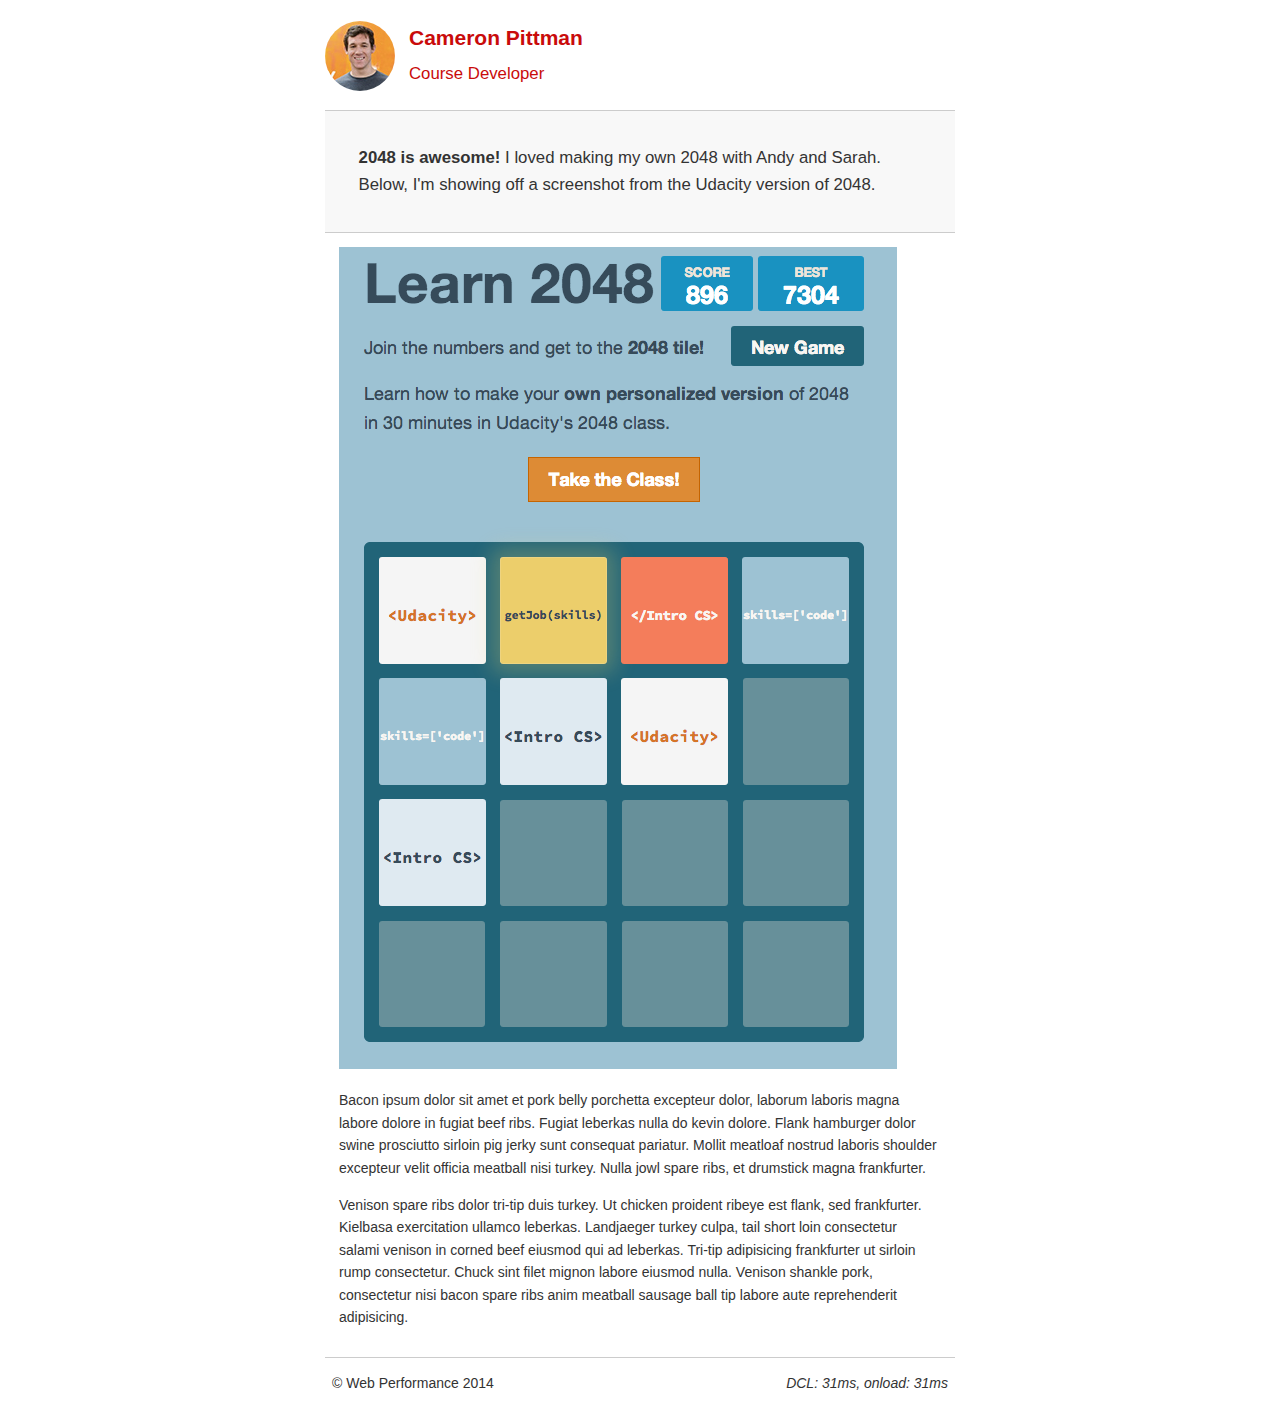
==== project-2048.html @ 0331ee76 "Initial commit" ====
<!DOCTYPE html>
<html lang="en">
  <head>
    <meta charset="utf-8">
    <meta name="viewport" content="width=device-width, initial-scale=1">
    <meta name="description" content=" FILL ME IN ">
    <meta name="author" content=" FILL ME IN ">
    <title>Cameron Pittman: Portfolio</title>

    <!-- Hmm, what is the impact of web fonts on speed? Measure it... -->
    <!-- <link href="//fonts.googleapis.com/css?family=Open+Sans:400,700" rel="stylesheet"> -->

    <link href="css/style.css" rel="stylesheet">
    <link href="css/print.css" rel="stylesheet">

    <script>
      (function(w,g){w['GoogleAnalyticsObject']=g;
      w[g]=w[g]||function(){(w[g].q=w[g].q||[]).push(arguments)};w[g].l=1*new Date();})(window,'ga');

      // Optional TODO: replace with your Google Analytics profile ID.
      ga('create', 'UA-XXXX-Y');
      ga('send', 'pageview');
    </script>
    <script src="//www.google-analytics.com/analytics.js"></script>
    <script src="js/perfmatters.js"></script>
  </head>

  <body>
    <header>
      <a href="/"><img src="img/profilepic.jpg"></a>
      <p>Cameron Pittman<br><span>Course Developer</span></p>
    </header>

    <div class="container">
      <div class="hero">
        <strong>2048 is awesome!</strong> I loved making my own 2048 with Andy and Sarah. Below, I'm showing off a screenshot from the Udacity version of 2048.
      </div>

      <div class="content">

        <img class="img-responsive" src="img/2048.png">

        <p>Bacon ipsum dolor sit amet et pork belly porchetta excepteur dolor, laborum laboris magna labore dolore in fugiat beef ribs. Fugiat leberkas nulla do kevin dolore. Flank hamburger dolor swine prosciutto sirloin pig jerky sunt consequat pariatur. Mollit meatloaf nostrud laboris shoulder excepteur velit officia meatball nisi turkey. Nulla jowl spare ribs, et drumstick magna frankfurter.</p>

        <p>Venison spare ribs dolor tri-tip duis turkey. Ut chicken proident ribeye est flank, sed frankfurter. Kielbasa exercitation ullamco leberkas. Landjaeger turkey culpa, tail short loin consectetur salami venison in corned beef eiusmod qui ad leberkas. Tri-tip adipisicing frankfurter ut sirloin rump consectetur. Chuck sint filet mignon labore eiusmod nulla. Venison shankle pork, consectetur nisi bacon spare ribs anim meatball sausage ball tip labore aute reprehenderit adipisicing.</p>

    </div>

    <footer>
      <p>&copy; Web Performance 2014 <span id="crp-stats"></span></p>
    </footer>
  </body>
</html>
---- css/style.css ----
html {
  font-size: 100%;
  overflow-y: scroll;
  -webkit-tap-highlight-color: rgba(0,0,0,0);
  -ms-text-size-adjust: 100%;
  -webkit-text-size-adjust: none;
}
body { margin: 0; font-size: 14px; line-height: 1.61; font-weight: 400; }
body, button, input, select, textarea { font-family: 'Open Sans', sans-serif; color: #333; }

a { color: #12C; }
a:visited { color: #61C; }
a:focus { outline: thin dotted; }
a:hover, a:active { color: #c00; outline: 0; }

b, strong { font-weight: bold; }
pre, code { font-family: monospace, monospace; font-size: 1em; }
ul, ol { margin: 1em 0; padding: 0 0 0 20px; }
img { border: 0; max-width: 100%; }

body { background: #fff; }
header, footer, .container { max-width: 45em; margin: 0 auto; }

header { padding: 0 0.5em; color: #C90B0B; }
header img { border-radius: 40px; float: left; }
header p { font-size:1.5em; font-weight: bold; padding-left: 4em;}
header p span { font-size: 0.8em; font-weight: normal;}

.hero { padding: 2em; background-color: #f8f8f8; font-size:1.2em;
  border-bottom: 1px solid #ccc;
  border-top: 1px solid #ccc;
}

.content { padding: 1em 1em; }
.content li { list-style-type: none; font-size: 1.1em;}
li img { float:left; padding-right: 1em; }
li p { font-size: 0.9em; font-style: italic; }

footer {
  padding: 0 0.5em;
  border-top: 1px solid #ccc;
}
footer span { float: right; font-style: italic; }

/* Smartphones (portrait) */
@media only screen and (max-width: 480px) {
  body { font-size: 12px;}
  header p { padding-left: 4.5em;}
}
---- css/print.css ----
@media print {
  * { background: transparent !important; color: black !important; text-shadow: none !important; filter:none !important; -ms-filter: none !important; }
  a, a:visited { color: #444 !important; text-decoration: underline; }
  a[href]:after { content: " (" attr(href) ")"; }
  tr, img { page-break-inside: avoid; }
  img { max-width: 100% !important; }
  @page { margin: 0.5cm; }
  p, h2, h3 { orphans: 3; widows: 3; }
  h2, h3{ page-break-after: avoid; }
}
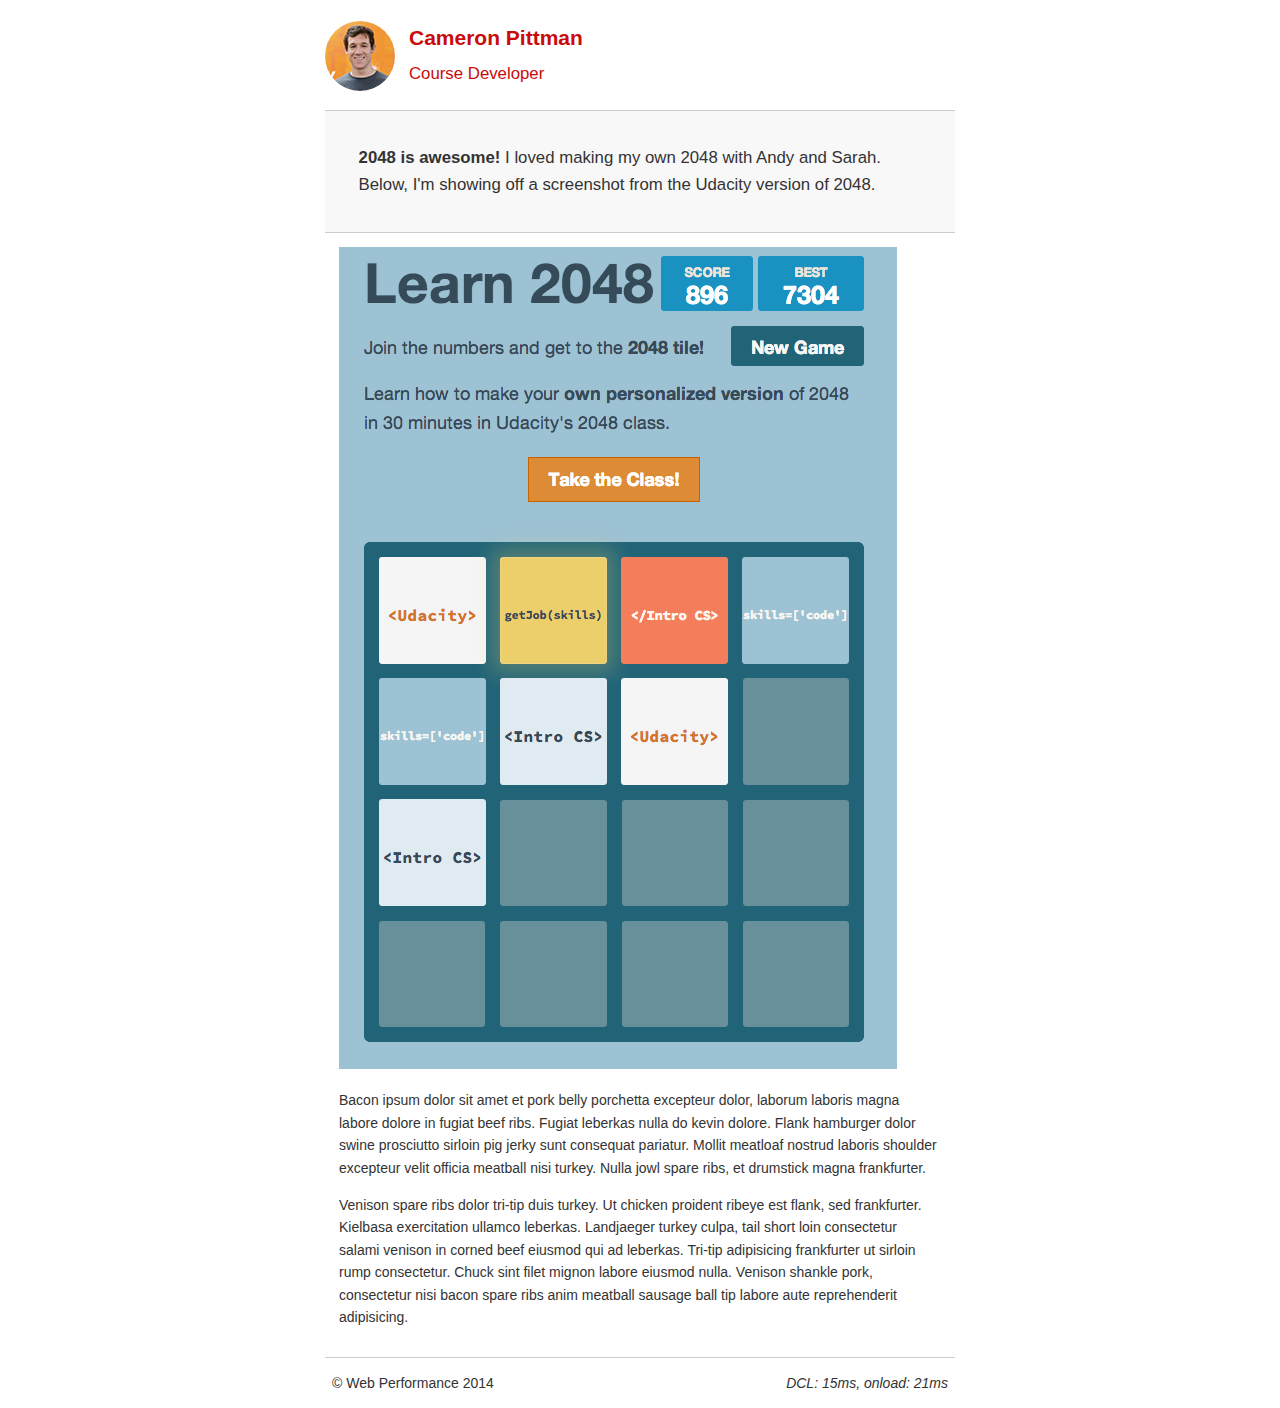
==== commit 8d2de716: "changes to pictures and script" ====
--- a/project-2048.html
+++ b/project-2048.html
@@ -11,16 +11,9 @@
     <!-- <link href="//fonts.googleapis.com/css?family=Open+Sans:400,700" rel="stylesheet"> -->
 
     <link href="css/style.css" rel="stylesheet">
-    <link href="css/print.css" rel="stylesheet">
+    <link href="css/print.css" rel="stylesheet" media="print">
 
-    <script>
-      (function(w,g){w['GoogleAnalyticsObject']=g;
-      w[g]=w[g]||function(){(w[g].q=w[g].q||[]).push(arguments)};w[g].l=1*new Date();})(window,'ga');
-
-      // Optional TODO: replace with your Google Analytics profile ID.
-      ga('create', 'UA-XXXX-Y');
-      ga('send', 'pageview');
-    </script>
+    <script src="js/analytics.js" async></script>
     <script src="//www.google-analytics.com/analytics.js"></script>
     <script src="js/perfmatters.js"></script>
   </head>
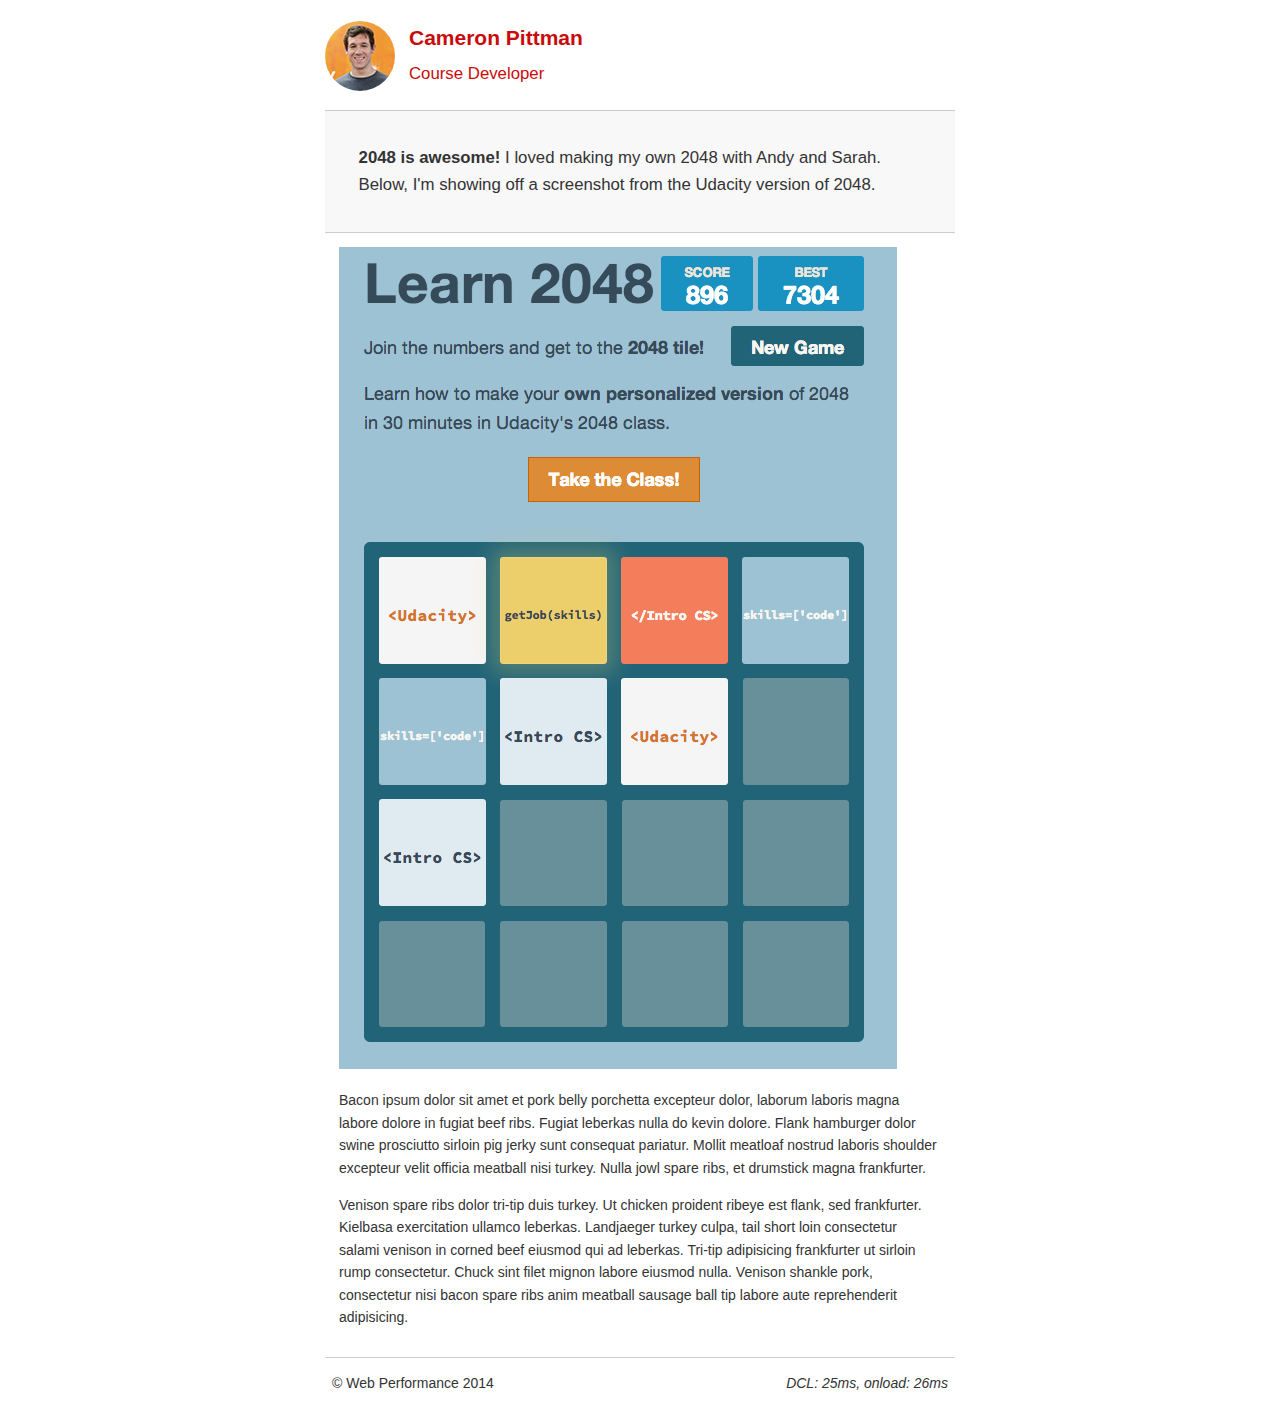
==== commit ad080cba: "add smallscreen css, change font and fix pictures" ====
--- a/project-2048.html
+++ b/project-2048.html
@@ -7,10 +7,9 @@
     <meta name="author" content=" FILL ME IN ">
     <title>Cameron Pittman: Portfolio</title>
 
-    <!-- Hmm, what is the impact of web fonts on speed? Measure it... -->
-    <!-- <link href="//fonts.googleapis.com/css?family=Open+Sans:400,700" rel="stylesheet"> -->
 
     <link href="css/style.css" rel="stylesheet">
+    <link href="css/smallscreen.css" media="only screen and (max-width: 480px)">
     <link href="css/print.css" rel="stylesheet" media="print">
 
     <script src="js/analytics.js" async></script>
--- a/css/style.css
+++ b/css/style.css
@@ -5,6 +5,15 @@
   -ms-text-size-adjust: 100%;
   -webkit-text-size-adjust: none;
 }
+
+@font-face {
+  font-family: 'Open Sans';
+  font-style: normal;
+  font-weight: 400;
+  src: local('Open Sans'), local('OpenSans'), url(https://fonts.gstatic.com/s/opensans/v13/K88pR3goAWT7BTt32Z01mxJtnKITppOI_IvcXXDNrsc.woff2) format('woff2');
+  unicode-range: U+0460-052F, U+20B4, U+2DE0-2DFF, U+A640-A69F;
+}
+
 body { margin: 0; font-size: 14px; line-height: 1.61; font-weight: 400; }
 body, button, input, select, textarea { font-family: 'Open Sans', sans-serif; color: #333; }
 
@@ -41,9 +50,3 @@
   border-top: 1px solid #ccc;
 }
 footer span { float: right; font-style: italic; }
-
-/* Smartphones (portrait) */
-@media only screen and (max-width: 480px) {
-  body { font-size: 12px;}
-  header p { padding-left: 4.5em;}
-}
--- a/css/smallscreen.css
+++ b/css/smallscreen.css
@@ -0,0 +1,5 @@
+/* Smartphones (portrait) */
+@media only screen and (max-width: 480px) {
+  body { font-size: 12px;}
+  header p { padding-left: 4.5em;}
+}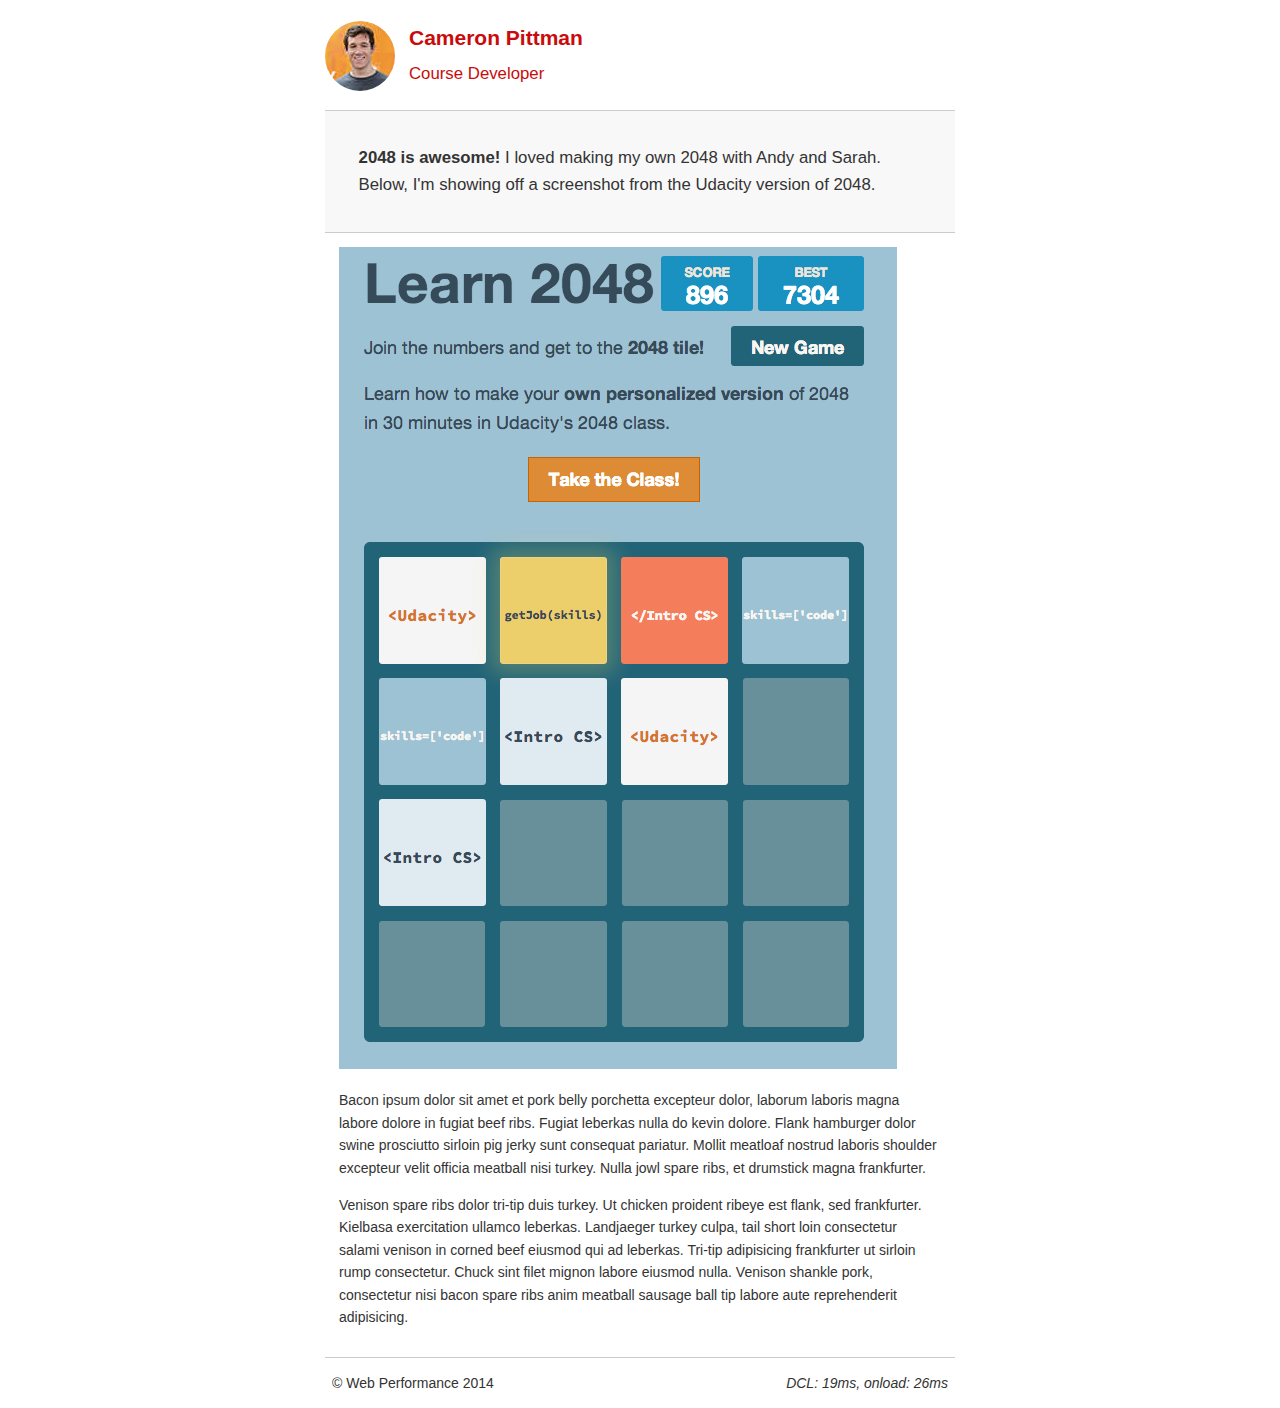
==== commit b60fc922: "fix pictures" ====
--- a/project-2048.html
+++ b/project-2048.html
@@ -19,7 +19,7 @@
 
   <body>
     <header>
-      <a href="/"><img src="img/profilepic.jpg"></a>
+      <a href="/"><img src="img_src/profilepic-70small.jpg"></a>
       <p>Cameron Pittman<br><span>Course Developer</span></p>
     </header>
 
@@ -30,7 +30,7 @@
 
       <div class="content">
 
-        <img class="img-responsive" src="img/2048.png">
+        <img class="img-responsive" src="img_src/2048-558medium.png">
 
         <p>Bacon ipsum dolor sit amet et pork belly porchetta excepteur dolor, laborum laboris magna labore dolore in fugiat beef ribs. Fugiat leberkas nulla do kevin dolore. Flank hamburger dolor swine prosciutto sirloin pig jerky sunt consequat pariatur. Mollit meatloaf nostrud laboris shoulder excepteur velit officia meatball nisi turkey. Nulla jowl spare ribs, et drumstick magna frankfurter.</p>
 
--- a/css/style.css
+++ b/css/style.css
@@ -49,4 +49,4 @@
   padding: 0 0.5em;
   border-top: 1px solid #ccc;
 }
-footer span { float: right; font-style: italic; }
+footer span { float: right; font-style: italic; }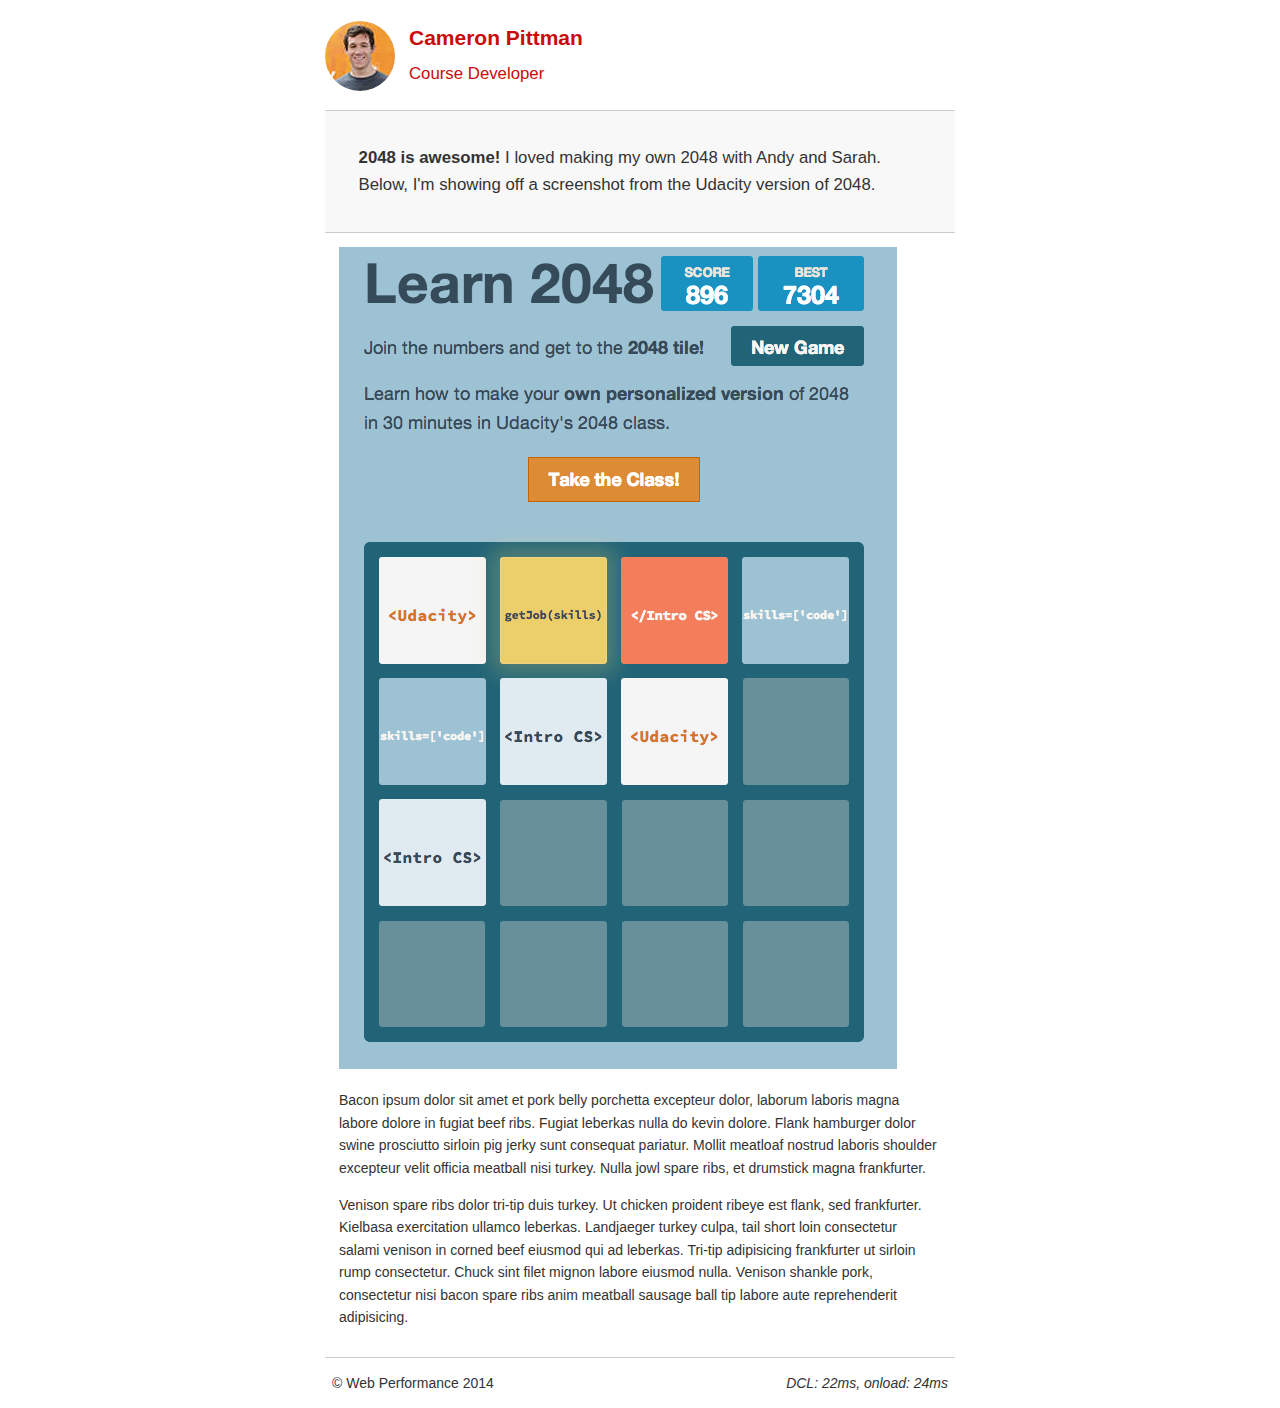
==== commit 373404ca: "add author and description. moved font-face" ====
--- a/project-2048.html
+++ b/project-2048.html
@@ -3,8 +3,8 @@
   <head>
     <meta charset="utf-8">
     <meta name="viewport" content="width=device-width, initial-scale=1">
-    <meta name="description" content=" FILL ME IN ">
-    <meta name="author" content=" FILL ME IN ">
+    <meta name="description" content="Cam's 2048 project">
+    <meta name="author" content="Kristen">
     <title>Cameron Pittman: Portfolio</title>
 
 
--- a/css/style.css
+++ b/css/style.css
@@ -6,22 +6,12 @@
   -webkit-text-size-adjust: none;
 }
 
-@font-face {
-  font-family: 'Open Sans';
-  font-style: normal;
-  font-weight: 400;
-  src: local('Open Sans'), local('OpenSans'), url(https://fonts.gstatic.com/s/opensans/v13/K88pR3goAWT7BTt32Z01mxJtnKITppOI_IvcXXDNrsc.woff2) format('woff2');
-  unicode-range: U+0460-052F, U+20B4, U+2DE0-2DFF, U+A640-A69F;
-}
-
 body { margin: 0; font-size: 14px; line-height: 1.61; font-weight: 400; }
 body, button, input, select, textarea { font-family: 'Open Sans', sans-serif; color: #333; }
-
 a { color: #12C; }
 a:visited { color: #61C; }
 a:focus { outline: thin dotted; }
 a:hover, a:active { color: #c00; outline: 0; }
-
 b, strong { font-weight: bold; }
 pre, code { font-family: monospace, monospace; font-size: 1em; }
 ul, ol { margin: 1em 0; padding: 0 0 0 20px; }
@@ -39,7 +29,6 @@
   border-bottom: 1px solid #ccc;
   border-top: 1px solid #ccc;
 }
-
 .content { padding: 1em 1em; }
 .content li { list-style-type: none; font-size: 1.1em;}
 li img { float:left; padding-right: 1em; }
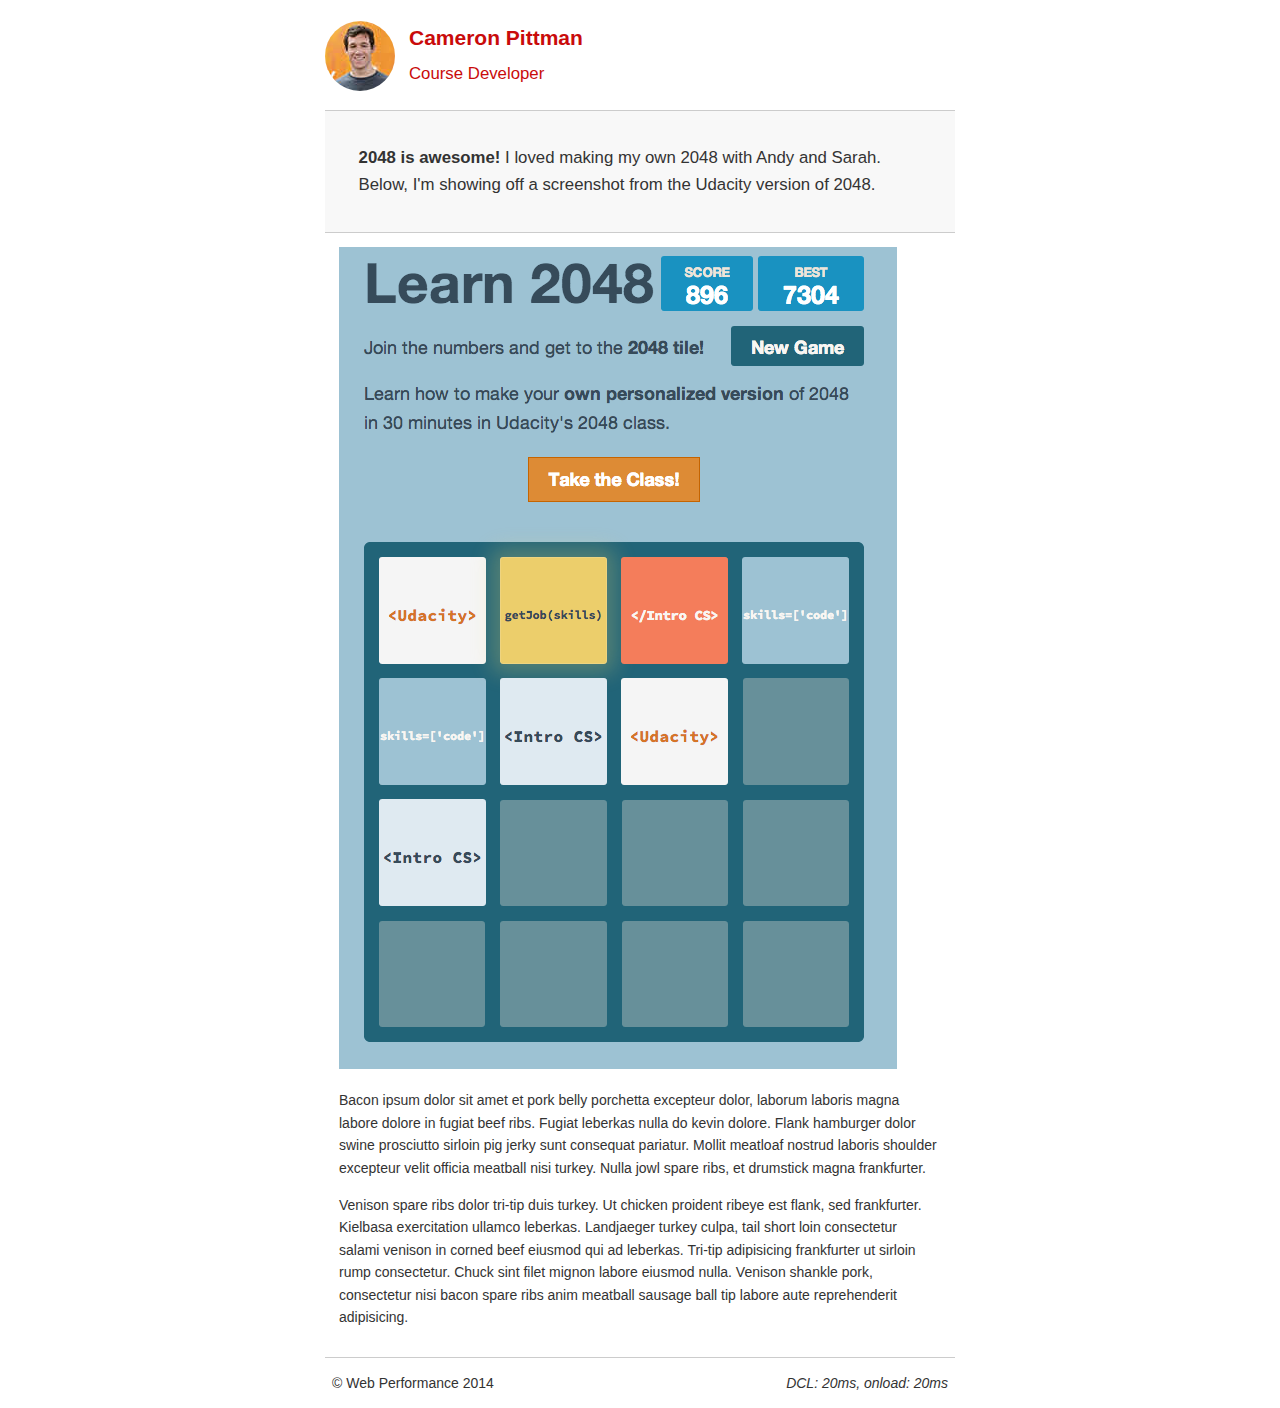
==== commit 08aef293: "add readme file and comments made to files" ====
--- a/project-2048.html
+++ b/project-2048.html
@@ -1,6 +1,7 @@
 <!DOCTYPE html>
 <html lang="en">
-  <head>
+
+<head>
     <meta charset="utf-8">
     <meta name="viewport" content="width=device-width, initial-scale=1">
     <meta name="description" content="Cam's 2048 project">
@@ -12,34 +13,53 @@
     <link href="css/smallscreen.css" media="only screen and (max-width: 480px)">
     <link href="css/print.css" rel="stylesheet" media="print">
 
-    <script src="js/analytics.js" async></script>
-    <script src="//www.google-analytics.com/analytics.js"></script>
-    <script src="js/perfmatters.js"></script>
-  </head>
+</head>
 
-  <body>
+<body>
     <header>
-      <a href="/"><img src="img_src/profilepic-70small.jpg"></a>
-      <p>Cameron Pittman<br><span>Course Developer</span></p>
+        <!-- picture quality reduced -->
+        <a href="/"><img src="images_src/profilepic-70small.jpg">
+        </a>
+        <p>Cameron Pittman
+            <br><span>Course Developer</span>
+        </p>
     </header>
 
     <div class="container">
-      <div class="hero">
-        <strong>2048 is awesome!</strong> I loved making my own 2048 with Andy and Sarah. Below, I'm showing off a screenshot from the Udacity version of 2048.
-      </div>
+        <div class="hero">
+            <strong>2048 is awesome!</strong> I loved making my own 2048 with Andy and Sarah. Below, I'm showing off a screenshot from the Udacity version of 2048.
+        </div>
 
-      <div class="content">
+        <div class="content">
 
-        <img class="img-responsive" src="img_src/2048-558medium.png">
+            <!-- picture quality reduced -->
+            <img class="img-responsive" src="images_src/2048-558medium.png">
 
-        <p>Bacon ipsum dolor sit amet et pork belly porchetta excepteur dolor, laborum laboris magna labore dolore in fugiat beef ribs. Fugiat leberkas nulla do kevin dolore. Flank hamburger dolor swine prosciutto sirloin pig jerky sunt consequat pariatur. Mollit meatloaf nostrud laboris shoulder excepteur velit officia meatball nisi turkey. Nulla jowl spare ribs, et drumstick magna frankfurter.</p>
+            <p>Bacon ipsum dolor sit amet et pork belly porchetta excepteur dolor, laborum laboris magna labore dolore in fugiat beef ribs. Fugiat leberkas nulla do kevin dolore. Flank hamburger dolor swine prosciutto sirloin pig jerky sunt consequat pariatur. Mollit meatloaf nostrud laboris shoulder excepteur velit officia meatball nisi turkey. Nulla jowl spare ribs, et drumstick magna frankfurter.</p>
 
-        <p>Venison spare ribs dolor tri-tip duis turkey. Ut chicken proident ribeye est flank, sed frankfurter. Kielbasa exercitation ullamco leberkas. Landjaeger turkey culpa, tail short loin consectetur salami venison in corned beef eiusmod qui ad leberkas. Tri-tip adipisicing frankfurter ut sirloin rump consectetur. Chuck sint filet mignon labore eiusmod nulla. Venison shankle pork, consectetur nisi bacon spare ribs anim meatball sausage ball tip labore aute reprehenderit adipisicing.</p>
+            <p>Venison spare ribs dolor tri-tip duis turkey. Ut chicken proident ribeye est flank, sed frankfurter. Kielbasa exercitation ullamco leberkas. Landjaeger turkey culpa, tail short loin consectetur salami venison in corned beef eiusmod qui ad leberkas. Tri-tip adipisicing frankfurter ut sirloin rump consectetur. Chuck sint filet mignon labore eiusmod nulla. Venison shankle pork, consectetur nisi bacon spare ribs anim meatball sausage ball tip labore aute reprehenderit adipisicing.</p>
 
-    </div>
+        </div>
 
-    <footer>
-      <p>&copy; Web Performance 2014 <span id="crp-stats"></span></p>
-    </footer>
-  </body>
-</html>
+        <footer>
+            <p>&copy; Web Performance 2014 <span id="crp-stats"></span>
+            </p>
+        </footer>
+        <script>
+            (function(w, g) {
+                w['GoogleAnalyticsObject'] = g;
+                w[g] = w[g] || function() {
+                    (w[g].q = w[g].q || []).push(arguments)
+                };
+                w[g].l = 1 * new Date();
+            })(window, 'ga');
+
+            // Optional TODO: replace with your Google Analytics profile ID.
+            ga('create', 'UA-XXXX-Y');
+            ga('send', 'pageview');
+        </script>
+        <script src="//www.google-analytics.com/analytics.js" async></script>
+        <script src="js/perfmatters.js"></script>
+</body>
+
+</html>